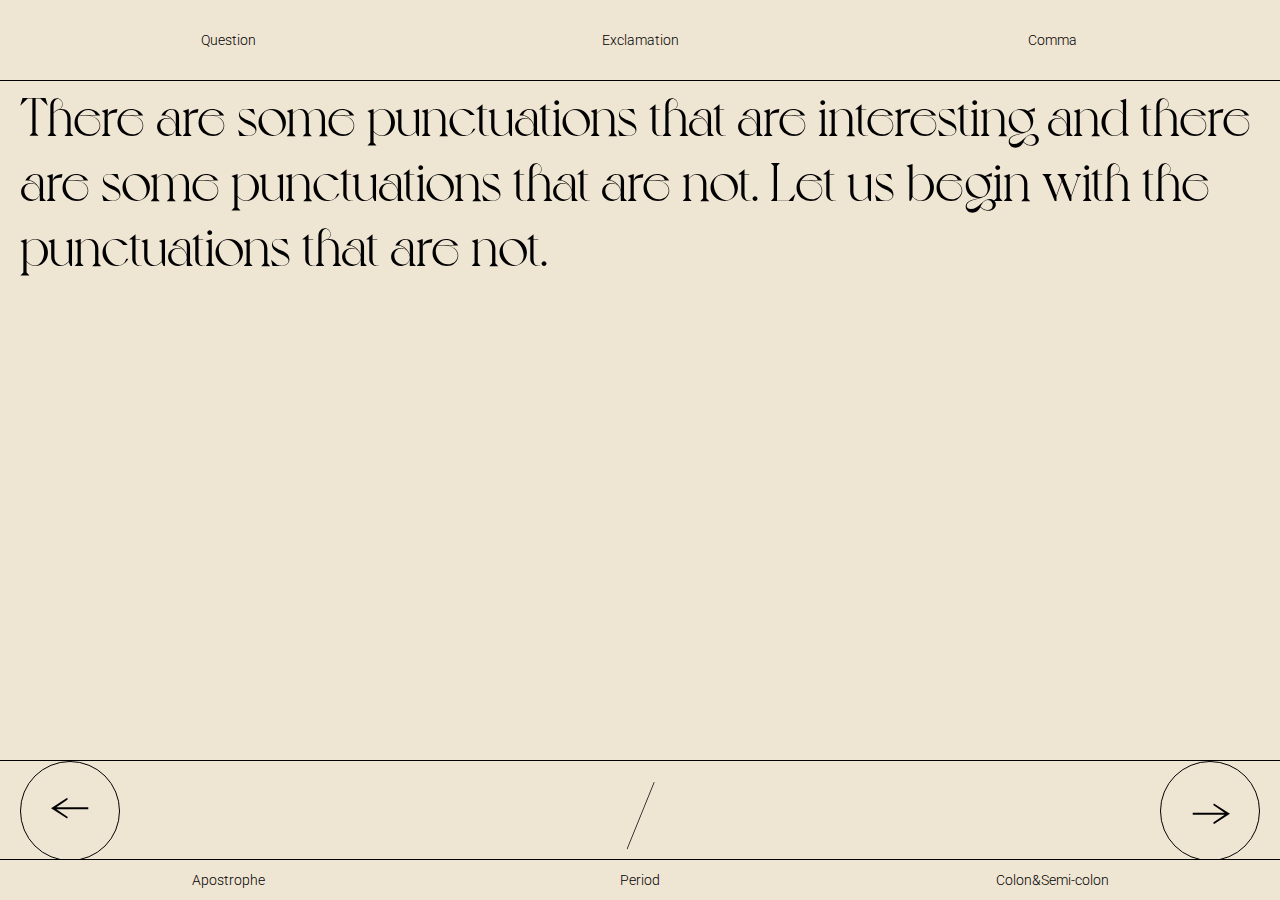
==== intro.html @ a71db7da "mobile version created" ====
<!DOCTYPE html>
<html lang="en">
<head>
  <meta charset="UTF-8">
  <meta http-equiv="X-UA-Compatible" content="IE=edge">
  <meta name="viewport" content="width=device-width, user-scalable=no, initial-scale=1.0, maximum-scale=1.0, minimum-scale=1.0">
  <link rel="preconnect" href="https://fonts.gstatic.com">
  <link href="https://fonts.googleapis.com/css2?family=Roboto&display=swap" rel="stylesheet">
  <link rel="stylesheet" href="reset.css">
  <link rel="stylesheet" href="style.css">
  <title>Punctuation</title>
</head>
<body>
  <div class="wrapper">
    <!-- top navigation -->
    <div class="topnav">
      <div class="header-nav">
        <div class="navitem">
          <a href="#">Question</a>
        </div>
        <div class="navitem">
          <a href="#">Exclamation</a>
        </div>
        <div class="navitem">
          <a href="#">Comma</a>
        </div>
      </div>
    </div>
    <!-- top navigation end -->

    <!-- intro -->
    <div class="content">
      <div class="text">
        <!-- intro -->
        <p class="intro txt-active">
          There are some punctuations that are interesting and there are some punctuations that are not. Let us begin with the punctuations that are not.
        </p>
        <!-- ? -->
        <p class="question">
          Of these, the one but the first and the most the completely most uninteresting is the question mark. The question mark is alright when it is all alone when it
        </p>
        <!-- ! -->
        <p class="exclamation">
          Exclamation marks have the same difficulty and also quotation marks, they are unnecessary, they are ugly, they spoil the line of the writing or ... 
        </p>
        <!-- , -->
        <p class="comma">
          What does a comma do.
          I have refused them so often and left them out so much and did without them so continually that I have come finally to be ...
        </p>
        <!-- ‘ -->
        <p class="apostrophe">
          One other little punctuation mark one can have feelings about and is the apostrophe for possession. Well feel as you like about that, I can see and I do see..
        </p>
        <!-- . -->
        <p class="period">
          What had periods to do with it. Inevitably no matter how completely I had to have writing go on, physically one had to again and again stop sometime and if ..
        </p>
        <!-- ; -->
        <p class="colon">
          There are two different way of thinking about colons and semicolons you can think of them as commas and as such they are purely servile or you can think of ..
        </p>
      </div>
    </div>
    <!-- intro end -->
    <div class="control">
      <div class="btn prev"><a href="javascript:;">→</a></div>
      <div class="mark">/</div>
      <div class="btn next"><a href="javascript:;">→</a></div>
    </div>
    <!-- bottom navigation -->
    <div class="bottomnav">
      <div class="footer-nav">
        <div class="navitem">
          <a href="#">Apostrophe</a>
        </div>
        <div class="navitem">
          <a href="#">Period</a>
        </div>
        <div class="navitem">
          <a href="#">Colon&Semi-colon</a>
        </div>
      </div>
    </div>
    <!-- bottom navigation end -->
  </div>

  <script src="./script.js"></script>
</body>
</html>
---- style.css ----
@font-face {
  font-family: 'Voyage';
  src: url(./fonts/Voyage-Regular.otf),
    url(./fonts/Voyage-Bold.otf);
}

* {
  box-sizing: border-box;
}

html {
  /* 1rem = 10px */
  height: 100vh;
  font-size: 62.5%;
  font-family: Voyage, serif;
  color: #000;
  background: #EFE5D3;
}

body {
  font-size: 1.4rem;
  height: 100%;
  padding-top: 8rem;
  padding-bottom: 4rem;
}

a {
  color: #000;
}

.wrapper {
  position: relative;
  height: 100%;
}

.wrapper>.topnav {
  position: fixed;
  top: 0;
  width: 100%;
  background-color: #EFE5D3;
}

.wrapper>.bottomnav {
  position: fixed;
  bottom: 0;
  width: 100%;
  background-color: #EFE5D3;
}

.topnav>.header-nav,
.bottomnav>.footer-nav {
  display: flex;
  justify-content: space-between;
  margin-left: 2.2rem;
  margin-right: 2.2rem;
  font-size: 0;
}
.topnav .navitem,
.bottomnav .navitem {
  flex: 1;
  display: inline-block;
  height: 4rem;
  line-height: 4rem;
  font-family: Roboto, Arial, sans-serif;
  font-weight: 300;
  font-size: 1.4rem;
  text-align: center;
}
.topnav .navitem>a,
.bottomnav .navitem>a {
  border-bottom: 1px solid transparent;
}

.topnav>.header-nav {
  padding-top: 2rem;
  padding-bottom: 2rem;
}

/* main */
.main {
  width: 100%;
  min-height: 100%;
  display: flex;
  font-size: 8.5rem;
  font-weight: 400;
}

.main>.box {
  flex: 1;
  min-width: 25%;
  border-right: 1px solid #000;
}

.main>.box:last-child {
  border-right: none;
}

.main>.box:nth-child(1)::before {
  content: "";
  display: block;
  width: 10rem;
  height: 10rem;
  margin-bottom: 5rem;
  border: 1px solid #000;
  border-radius: 50%;
}

.main>.box>h1 {
  transform: rotate(-90deg);
}

.main>.box:nth-child(2)>h1 {
  margin-top: 33rem;
}

.main>.box:nth-child(2)::after {
  content: "";
  display: block;
  width: 10rem;
  height: 10rem;
  margin-top: 80%;
  border: 1px solid #000;
  border-radius: 50%;
}

.main>.box:nth-child(3)::before {
  content: "";
  display: block;
  width: 10rem;
  height: 10rem;
  margin-top: 10rem;
  border: 1px solid #000;
  border-radius: 50%;
}

.main>.box:nth-child(4)>h1 {
  transform: rotate(180deg);
  writing-mode: vertical-lr;
  writing-mode: tb-lr;
}

.main>.box:nth-child(4)::after {
  content: "→";
  display: block;
  text-align: center;
  transform: rotate(-90deg) translateY(-1.8rem);
}
/* main end */


/* content */
.content {
  position: relative;
  width: 100%;
  height: calc(100% - 10rem);
  min-height: calc(100% - 10rem);
  font-size: 5.4rem;
  font-weight: 400;
  line-height: 6.5rem;
  border-top: 1px solid #000;
}
.content>.text {
  height: 100%;
}
.content>.text>p {
  padding-left: 2rem;
  padding-right: 2rem;
  position: absolute;
  opacity: 0;
  transition-duration: 1s;
}

.control {
  display: flex;
  justify-content: space-between;
  padding-left: 2rem;
  padding-right: 2rem;
  height: 10rem;
  background-color: #EFE5D3;
  border-top: 1px solid #000;
  border-bottom: 1px solid #000;
}
.control .btn {
  width: 10rem;
  height: 10rem;
  border: 1px solid #000;
  border-radius: 50%;
  font-size: 5rem;
  font-weight: 700;
  text-align: center;
  line-height: 8rem;
}
.control .btn>a {
  display: block;
  height: 100%;
  border-radius: 50%;
}
.control .btn.prev {
  transform: rotate(180deg);
}
.control .mark {
  display: block;
  height: 100%;
  font-size: 9.6rem;
}
/* content end */

.txt-active {
  opacity: 1!important;
}

.nav-active {
  border-bottom-color: #000!important;
}
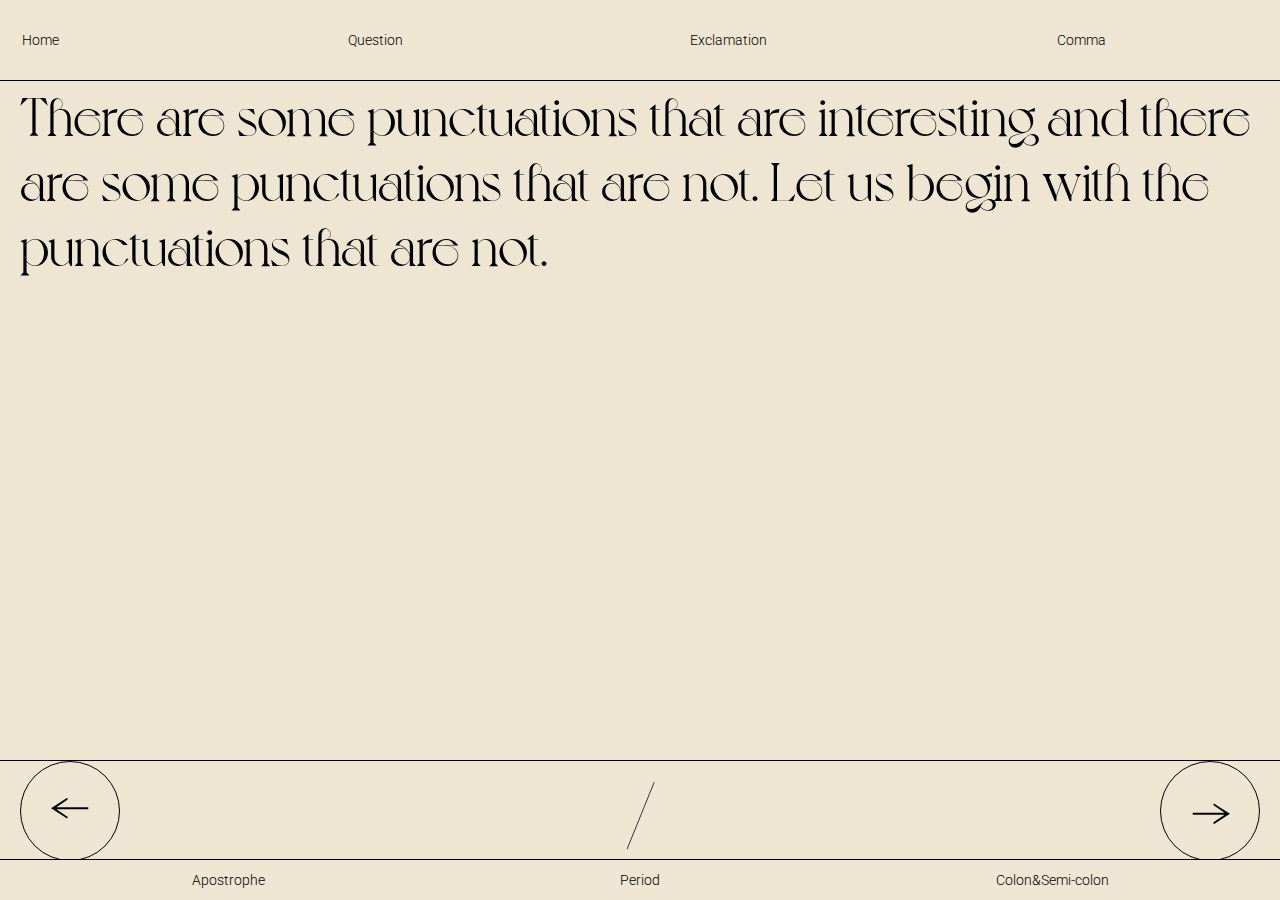
==== commit 022320a1: "revision" ====
--- a/intro.html
+++ b/intro.html
@@ -8,12 +8,12 @@
   <link href="https://fonts.googleapis.com/css2?family=Roboto&display=swap" rel="stylesheet">
   <link rel="stylesheet" href="reset.css">
   <link rel="stylesheet" href="style.css">
-  <title>Punctuation</title>
+  <title>On Punctuation</title>
 </head>
 <body>
   <div class="wrapper">
     <!-- top navigation -->
-    <div class="topnav">
+    <!-- <div class="topnav">
       <div class="header-nav">
         <div class="navitem">
           <a href="#">Question</a>
@@ -25,6 +25,31 @@
           <a href="#">Comma</a>
         </div>
       </div>
+    </div> -->
+    <div class="topnav">
+      <div class="header-nav">
+        <div class="home">
+          <a href="./index.html">Home</a>
+        </div>
+        <div class="navitem">
+          <a href="#">Question</a>
+        </div>
+        <div class="navitem">
+          <a href="#">Exclamation</a>
+        </div>
+        <div class="navitem">
+          <a href="#">Comma</a>
+        </div>
+        <div class="navitem isDisplay2">
+          <a href="#">Apostrophe</a>
+        </div>
+        <div class="navitem isDisplay2">
+          <a href="#">Period</a>
+        </div>
+        <div class="navitem isDisplay2">
+          <a href="#">Colon&Semi-colon</a>
+        </div>
+      </div>
     </div>
     <!-- top navigation end -->
 
@@ -32,44 +57,64 @@
     <div class="content">
       <div class="text">
         <!-- intro -->
-        <p class="intro txt-active">
+        <p class="intro txt-active" id="p-intro">
           There are some punctuations that are interesting and there are some punctuations that are not. Let us begin with the punctuations that are not.
         </p>
         <!-- ? -->
-        <p class="question">
-          Of these, the one but the first and the most the completely most uninteresting is the question mark. The question mark is alright when it is all alone when it
+        <p class="question" id="p-question">
+          Of these, the one but the first and the most the completely most uninteresting is the <span class="highlight">question mark</span>. The <span class="highlight">question mark</span> is alright when it is all alone when it is used as a brand on cattle or when it could be used in decoration but connected with writing it is completely entirely completely uninteresting. It is evident that if you ask a question you ask a question but anybody who can read at all knows when a question is a question as it is written in writing. Therefore I ask you therefore wherefore should one use the <span class="highlight">question mark</span>. Besides it does not in its form go with ordinary printing and so it pleases neither the eye nor the ear and it is therefore like a noun, just an unnecessary name of something. A question is a question, anybody can know that a question is a question and so why add to it the <span class="highlight">question mark</span> when it is already there when the question is already there in the writing. Therefore I never could bring myself to use a <span class="highlight">question mark</span>, I always found it positively revolting, and now very few do use it.
         </p>
         <!-- ! -->
-        <p class="exclamation">
-          Exclamation marks have the same difficulty and also quotation marks, they are unnecessary, they are ugly, they spoil the line of the writing or ... 
+        <p class="exclamation" id="p-exclamation">
+          <span class="highlight">Exclamation marks</span> have the same difficulty and also <span class="highlight">quotation marks</span>, they are unnecessary, they are ugly, they spoil the line of the writing or the printing and anyway what is the use if you do not know that a question is a question what is the use of its being a question. The same thing is true of a quotation. When I first began writing I found it simply impossible to use question marks and quotation marks and exclamation points and now anybody sees it that way. Perhaps someday they will see it some other way but not at any rate anybody can and does see it that way.
         </p>
         <!-- , -->
-        <p class="comma">
-          What does a comma do.
-          I have refused them so often and left them out so much and did without them so continually that I have come finally to be ...
+        <p class="comma" id="p-comma">
+          What does a <span class="highlight">comma</span> do.<br>
+          I have refused them so often and left them out so much and did without them so continually that I have come finally to be indifferent to them. I do not now care whether you put them in or not but for a long time I felt very definitely about them and would have nothing to do with them.<br>
+          As I say commas are servile and they have no life of their own, and their use is not a use, it is a way of replacing one’s own interest and I do decidedly like to like my own interest in what I am doing. A comma by helping you along holding your coat for you and putting on your shoes keeps you from living your life as actively as you should lead it and to me for many years and I still do feel that way about it only now I do not pay as much attention to them, the use of them was positively degrading. Let me tell you what I feel and what I mean and what I felt and what I meant. <br>
+          When I was writing those long sentences of The Making of Americans, <span class="highlight">verbs active present verbs</span> with long <span class="highlight">dependent adverbial clauses</span> became a passion with me. I have told you that I recognize verbs and adverbs aided by prepositions and conjunctions with pronouns as possessing the whole of the active life of writing. <br>
+          Complications make eventually for simplicity and therefore I have always liked dependent <span class="highlight">adverbial clauses</span>. I have like dependent adverbial clauses because of their variety of dependence and independence. You can see how loving the intensity of complication of these things that <span class="highlight">commas</span> would be degrading. Why if you want the pleasure of concentrating on the final simplicity of excessive complication would you want any artificial aid to bring about that simplicity. Do you see now why I feel about that simplicity. Do you see now why I feel about the comma as I did and as I do. <br>
+          Think about anything you really like to do and you will see what I mean. <br>
+          When it gets really difficult you want to disentangle rather than to cut the knot, at least of
+          anybody feels who is working with any thread, so anybody feels who is working with any tool so anybody feels who is writing any sentence or reading it after it has been written. And what does a <span class="highlight">comma</span> do, a comma does nothing but make easy a thing that if you like it enough is easy enough without the comma. A long complicated sentence should force itself upon you, make you know yourself knowing it and the comma, well at the most a comma is a poor period that lets you stop and take a breath but if you want to take a breath you ought to know yourself that you want to take a breath. It is not like stopping altogether has something to do with going on, but taking a breath well you are always taking a breath and why emphasize one breath rather than another breath. Anyway that is the way I felt about it and I felt that about it very very strongly. And so I almost never used a comma. The longer, the more complicated the sentence the greater the number of the same kinds of words I had following one after another, the more the very more I had of them the more I felt the passionate need of their taking care of themselves by themselves and not helping them, and thereby enfeebling them by putting in a comma. <br>
         </p>
         <!-- ‘ -->
-        <p class="apostrophe">
-          One other little punctuation mark one can have feelings about and is the apostrophe for possession. Well feel as you like about that, I can see and I do see..
+        <p class="apostrophe" id="p-apostrophe">
+          One other little punctuation mark one can have feelings about and is the <span class="highlight">apostrophe</span> for possession. Well feel as you like about that, I can see and I do see that for many that for some the possessive case apostrophe has a gentle tender insinuation that makes it very difficult to definitely decide to do without it. One does do without it, I do, I mostly always do, but I cannot deny that from time to time I feel myself having regrets and from time to time I put it in to make the possessive case. I absolutely do not like it and leaving it out I feel no regret, there it is unnecessary and not ornamental but inside a word, and its s well perhaps, perhaps it does appeal by its weakness to your weakness. At least at any rate from time to time, I do find myself letting it alone if it has come in and sometimes it has come in. I cannot positively deny but that I do from time to time let it come in.
         </p>
         <!-- . -->
-        <p class="period">
-          What had periods to do with it. Inevitably no matter how completely I had to have writing go on, physically one had to again and again stop sometime and if ..
+        <p class="period" id="p-period">
+          What had <span class="highlight">periods</span> to do with it. Inevitably no matter how completely I had to have writing go on, physically one had to again and again stop sometime and if one had to again and again stop sometime and if one had to again and again stop some time then periods had to exist. Besides I had always liked the look of periods and I liked what they did. Stopping sometimes did not really keep one from going on, it was nothing that interfered, it was only something that happened, and as it happened as a perfectly natural happening, I did not believe in periods and I used them. I really never stopped using them.
+          Besides that periods might later come to have a life of their own to commence breaking up things in arbitrary ways, that has happened lately with me in a poem I have written called Winning His Way, later I will read you a little of it. By the time I had written this poem about three years ago periods had come to have for me completely a life of their own. They could begin to act as they thought best and one might interrupt one’s writing with them that is not really interrupt one’s writing with them but one could come to stop arbitrarily stop at times in one’s writing and so they could be used and you could use them Periods could come to exist in this way and they could come in this way to have a life of their own. They did not serve you in any servile way as commas and colons and semi-colons do. Yes, you do feel what I mean.
+          Periods have a life of their own a necessity of their own a feeling of their own a time of their own. And that feeling that life that necessity that time can express itself in an infinite variety that is the reason that I have always remained true to periods so much so that as I say recently I have felt that one could need them more than one had ever needed them.
+          You can see what an entirely different thing a period is from a comma, a colon or a semi- colon.
         </p>
         <!-- ; -->
-        <p class="colon">
-          There are two different way of thinking about colons and semicolons you can think of them as commas and as such they are purely servile or you can think of ..
+        <p class="colon" id="p-colon">
+          There are two different way of thinking about <span class="highlight">colons</span> and <span class="highlight">semicolons</span> you can think of them as commas and as such they are purely servile or you can think of them as periods and then using them can make you feel adventurous I can see that one might feel about them as periods but I myself never have, I began unfortunately to feel them as a comma and commas are servile they have no life of their own they are dependent upon use and convenience and they are put there just for practical purposes. <br>
+          <span class="highlight">Semi-colons</span> and <span class="highlight">colons</span> had for me from the first completely this character the character that a comma has and not the character that a period has and therefore and definitely I have never used them. But now dimly and definitely I do see that they might well possibly they might have in them something of the character of the period and so it might have been an adventure to use them. I really do not think so. I think however lively they are or disguised they are they are definitely more comma than a period and so really I cannot regret not having used them. They are more powerful more imposing more pretentious than a comma but they are a comma all the same. They really have within them deeply within them fundamentally within them the comma nature. And now what does a comma do and what has it to do and why do I feel as I do about them.
         </p>
       </div>
     </div>
     <!-- intro end -->
-    <div class="control">
+    <div class="control isPC">
       <div class="btn prev"><a href="javascript:;">→</a></div>
       <div class="mark">/</div>
       <div class="btn next"><a href="javascript:;">→</a></div>
     </div>
+
+    <div class="control isMobile">
+      <div class="mark">/</div>
+      <div class="btns">
+        <div class="btn prev"><a href="javascript:;">→</a></div>
+        <div class="btn next"><a href="javascript:;">→</a></div>
+      </div>
+      
+    </div>
+
     <!-- bottom navigation -->
-    <div class="bottomnav">
+    <div class="bottomnav isDisplay">
       <div class="footer-nav">
         <div class="navitem">
           <a href="#">Apostrophe</a>
--- a/style.css
+++ b/style.css
@@ -3,14 +3,18 @@
   src: url(./fonts/Voyage-Regular.otf),
     url(./fonts/Voyage-Bold.otf);
 }
+::-webkit-scrollbar { width: 0 !important }
 
 * {
   box-sizing: border-box;
+  -ms-overflow-style: none;
+  overflow: -moz-scrollbars-none;
 }
 
 html {
   /* 1rem = 10px */
-  height: 100vh;
+  height: 100%;
+  min-height: 100vh;
   font-size: 62.5%;
   font-family: Voyage, serif;
   color: #000;
@@ -20,6 +24,7 @@
 body {
   font-size: 1.4rem;
   height: 100%;
+  min-height: 100%;
   padding-top: 8rem;
   padding-bottom: 4rem;
 }
@@ -31,6 +36,7 @@
 .wrapper {
   position: relative;
   height: 100%;
+  overflow-y: scroll;
 }
 
 .wrapper>.topnav {
@@ -38,6 +44,12 @@
   top: 0;
   width: 100%;
   background-color: #EFE5D3;
+  /* border-bottom: 1px solid; */
+  z-index: 1000;
+}
+
+.wrapper>.topnav.under {
+  border-bottom: 1px solid;
 }
 
 .wrapper>.bottomnav {
@@ -45,6 +57,8 @@
   bottom: 0;
   width: 100%;
   background-color: #EFE5D3;
+  border-top: 1px solid #000;
+  z-index: 1000;
 }
 
 .topnav>.header-nav,
@@ -54,6 +68,17 @@
   margin-left: 2.2rem;
   margin-right: 2.2rem;
   font-size: 0;
+}
+.topnav>.header-nav .home {
+  flex: 0.5;
+  /* display: inline-block; */
+  display: flex;
+  height: 4rem;
+  line-height: 4rem;
+  font-family: Roboto, Arial, sans-serif;
+  font-weight: 300;
+  font-size: 1.4rem;
+  text-align: center;
 }
 .topnav .navitem,
 .bottomnav .navitem {
@@ -66,10 +91,15 @@
   font-size: 1.4rem;
   text-align: center;
 }
-.topnav .navitem>a,
+
+.navitem>a {
+  border-bottom: 1px solid transparent;
+}
+
+/* .topnav .navitem>a,
 .bottomnav .navitem>a {
   border-bottom: 1px solid transparent;
-}
+} */
 
 .topnav>.header-nav {
   padding-top: 2rem;
@@ -98,8 +128,8 @@
 .main>.box:nth-child(1)::before {
   content: "";
   display: block;
-  width: 10rem;
-  height: 10rem;
+  width: 100%;
+  height: 25vw;
   margin-bottom: 5rem;
   border: 1px solid #000;
   border-radius: 50%;
@@ -116,8 +146,8 @@
 .main>.box:nth-child(2)::after {
   content: "";
   display: block;
-  width: 10rem;
-  height: 10rem;
+  width: 100%;
+  height: 25vw;
   margin-top: 80%;
   border: 1px solid #000;
   border-radius: 50%;
@@ -126,8 +156,8 @@
 .main>.box:nth-child(3)::before {
   content: "";
   display: block;
-  width: 10rem;
-  height: 10rem;
+  width: 100%;
+  height: 25vw;
   margin-top: 10rem;
   border: 1px solid #000;
   border-radius: 50%;
@@ -163,14 +193,23 @@
   height: 100%;
 }
 .content>.text>p {
+  overflow-y: scroll;
+  height: auto;
+  max-height: 100%;
   padding-left: 2rem;
   padding-right: 2rem;
   position: absolute;
+  height: 0;
   opacity: 0;
-  transition-duration: 1s;
+  /* transition: all 1s linear; */
+  transition: height 300ms linear, opacity 2s 300ms linear;
+  /* display: none; */
 }
 
 .control {
+  position: fixed;
+  bottom: 4rem;
+  width: 100%;
   display: flex;
   justify-content: space-between;
   padding-left: 2rem;
@@ -178,7 +217,6 @@
   height: 10rem;
   background-color: #EFE5D3;
   border-top: 1px solid #000;
-  border-bottom: 1px solid #000;
 }
 .control .btn {
   width: 10rem;
@@ -205,10 +243,207 @@
 }
 /* content end */
 
+/* text & nav active */
 .txt-active {
   opacity: 1!important;
+  height: 100%!important;
+  /* display: block!important; */
 }
 
 .nav-active {
-  border-bottom-color: #000!important;
-}+  border-bottom: 1px solid #000!important;
+  /* border-top: 1px solid #ff4200!important; */
+}
+
+p>span.highlight {
+  color: #b9927c!important;
+}
+
+.isDisplay2 {
+  display: none!important;
+}
+
+.isMobile {
+  display: none;
+}
+/* active end */
+
+/* media query */
+/* @media only screen and (max-width: 600px) {
+  body {
+    background-color: lightblue;
+  }
+} */
+@media only screen and (min-width: 1440px) and (max-width: 1920px) {
+  html {
+    font-size: 100%;
+  }
+  body {
+    padding-top: 6rem;
+    padding-bottom: 0;
+    border-bottom: 1px solid #000;
+  }
+  .topnav>.header-nav {
+    margin: 0 2.2rem;
+    padding-bottom: 0;
+    background-color: #EFE5D3;
+    /* border-bottom: 1px solid #000; */
+  }
+  .navitem>a {
+    display: inline-block;
+    padding: 0 1rem;
+    border-bottom: 1px solid transparent;
+  }
+  .isDisplay {
+    display: none!important;
+  }
+  .isDisplay2 {
+    display: block!important;
+  }
+  .isDisplay2>a {
+    border: 1px solid #000;
+    border-bottom: 0;
+  }
+  .isPC {
+    display: none;
+  }
+  .isMobile {
+    display: block;
+  }
+  .main2 {
+    display: flex;
+    justify-content: center;
+    flex-direction: column;
+    height: calc(100% - 6rem);
+    min-height: 51rem;
+    margin-left: 2rem;
+    margin-right: 2rem;
+    font-size: 9rem;
+  }
+  .main2>.box {
+    flex: 1;
+    border-bottom: 1px solid #000;
+    overflow: hidden;
+  }
+  .main2>.box>h1 {
+    float: right;
+    height: 100%;
+    line-height: 1.8;
+  }
+  .main2>.box:nth-child(1)::before {
+    content: "";
+    float: right;
+    display: block;
+    width: 12.125rem;
+    height: 100%;
+    margin-left: 4.5rem;
+    border-radius: 50%;
+    border: 1px solid #000;
+    transition: all .5s;
+  }
+  .main2>.box:nth-child(1):hover::before {
+    background-color: #000;
+  }
+  .main2>.box:nth-child(1)::after {
+    content: "→";
+    float: right;
+    transform: rotate(45deg) translateY(20%) translateX(-8%);
+  }
+  .main2>.box:nth-child(3)::before {
+    content: "";
+    float: right;
+    display: block;
+    width: 12.125rem;
+    height: 100%;
+    margin-right: 5.5rem;
+    border-radius: 50%;
+    border: 1px solid #000;
+    transition: all .5s;
+  }
+  .main2>.box:nth-child(3):hover::before {
+    background-color: #000;
+  }
+  .main2>.box:nth-child(3)::after {
+    content: "→";
+    float: right;
+    transform: rotate(90deg) translateY(20%) translateX(20%);
+  }
+  .main2>.box:nth-child(4)::after {
+    content: "";
+    float: right;
+    display: block;
+    width: 12.125rem;
+    height: 100%;
+    margin-right: 5.5rem;
+    border-radius: 50%;
+    border: 1px solid #000;
+    transition: all .5s;
+  }
+
+  .main2>.box:nth-child(4):hover::after {
+    background-color: #000;
+  }
+
+  .content {
+    width: 75%;
+    height: 100%;
+    max-height: 100%;
+    overflow-y: auto;
+    margin-left: calc(25% - 2rem);
+    margin-right: 2rem;
+    min-height: 51rem;
+    font-size: 6.25rem;
+    line-height: 1.2;
+  }
+  .content>.text>p {
+    padding-left: 6rem;
+    padding-right: 0;
+  }
+  .control.isMobile {
+    position: absolute;
+    top: 0;
+    left: 0;
+    width: 25%;
+    height: 100%;
+    min-height: 51rem;
+    margin-left: 2rem;
+    padding: 0;
+    border-right: 1px solid #000;
+    display: flex;
+    flex-direction: column;
+    align-items: center;
+  }
+  .control.isMobile>.mark {
+    width: 100%;
+    display: flex;
+    justify-content: center;
+    align-items: center;
+    flex: 1;
+    border-bottom: 1px solid #000;
+    font-size: 18rem;
+  }
+  .control.isMobile>.btns {
+    flex: 1;
+    display: flex;
+    flex-direction: column;
+    justify-content: center;
+  }
+  .control.isMobile>.btns>.btn {
+    position: relative;
+    width: 15rem;
+    height: 15rem;
+    font-size: 6.25rem;
+  }
+  .control.isMobile>.btns>.btn:nth-child(1) {
+    transform: rotate(-90deg);
+  }
+  .control.isMobile>.btns>.btn:nth-child(2) {
+    transform: rotate(90deg);
+  }
+  .control.isMobile>.btns>.btn:nth-child(1)>a {
+    transform: translateY(12%);
+  }
+  .control.isMobile>.btns>.btn:nth-child(2)>a {
+    transform: translateY(12%);
+  }
+}
